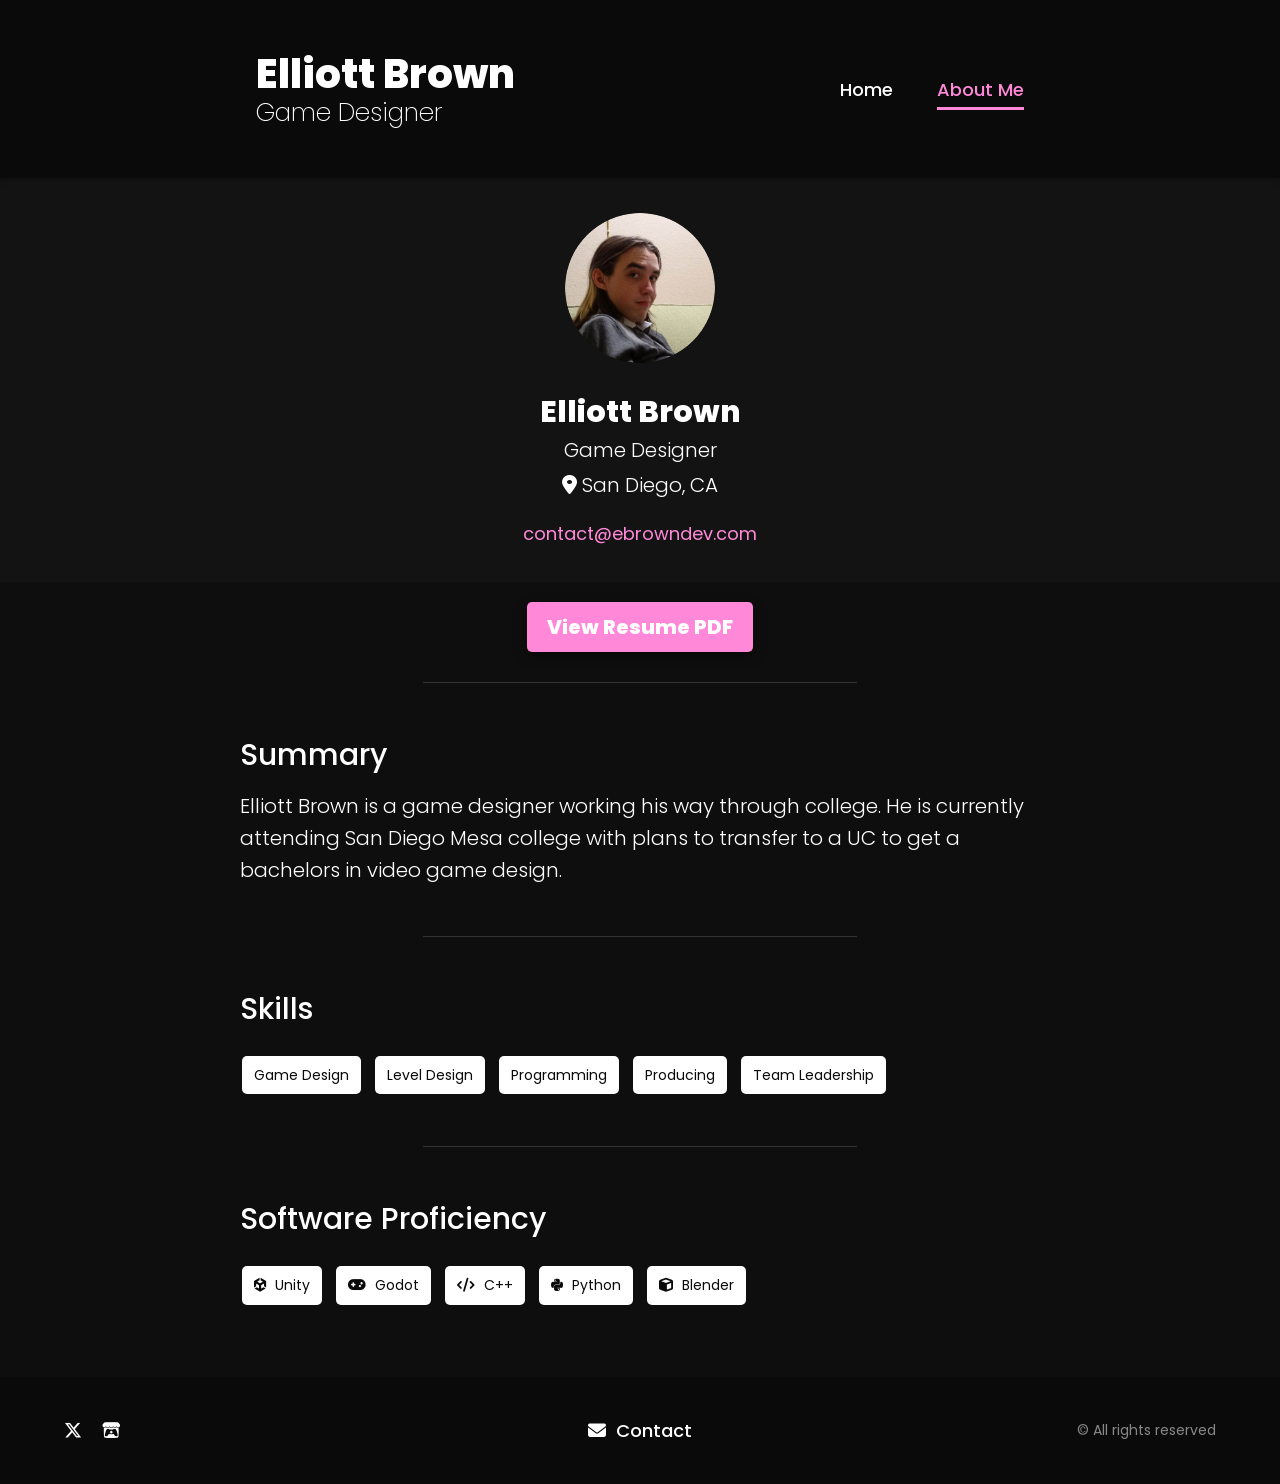
==== aboutme/index.html @ 8414e18e "refactoring, addition of socials" ====
<!DOCTYPE html>
<html lang="en">

<head>
    <meta charset="UTF-8">
    <meta name="viewport" content="width=device-width, initial-scale=1.0">
    <link href="https://cdnjs.cloudflare.com/ajax/libs/font-awesome/6.5.0/css/all.min.css" rel="stylesheet">
    <link rel="stylesheet" href="../style.css">
    <link rel="icon" href="../favicon.png" type="image/png">
    <title>Elliott Brown - About Me</title>
</head>

<body>
    <header>
        <div class="name-container">
            <a href="/" class="name">Elliott Brown</a>
            <div class="title">Game Designer</div>
        </div>
        <nav>
            <a href="/">Home</a>
            <a href="/aboutme/" class="active">About Me</a>
        </nav>
    </header>

    <main>
        <section class="resume-about">
            <div class="profile">
                <img src="../profile.png" alt="Profile Picture of Elliott Brown" class="profile-pic">
                <h1 class="profile-name">Elliott Brown</h1>
                <p class="profile-title">Game Designer</p>
                <p class="profile-location"><i class="fa-solid fa-location-dot"></i> San Diego, CA</p>
                <a href="mailto:contact@ebrowndev.com" class="profile-email">contact@ebrowndev.com</a>
            </div>
        </section>

        <section class="resume-content">
            <div class="resume-download">
                <a class="resume-button" href="../Elliott_Brown_Resume.pdf" target="_blank">View Resume PDF</a>
            </div>
            
            <div class="divider"></div>

            <div class="resume-section">
                <h2>Summary</h2>
                <p>Elliott Brown is a game designer working his way through college. He is currently attending San Diego Mesa college with plans to transfer to a UC to get a bachelors in video game design.</p>
            </div>
            
            <div class="divider"></div>

            <div class="resume-section">
                <h2>Skills</h2>
                <div class="skills">
                    <span>Game Design</span>
                    <span>Level Design</span>
                    <span>Programming</span>
                    <span>Producing</span>
                    <span>Team Leadership</span>
                </div>
            </div>

            <div class="divider"></div>

            <div class="resume-section">
                <h2>Software Proficiency</h2>
                <div class="skills">
                    <span><i class="fa-brands fa-unity"></i> Unity</span>
                    <span><i class="fa-solid fa-gamepad"></i> Godot</span>
                    <span><i class="fa-solid fa-code"></i> C++</span>
                    <span><i class="fa-brands fa-python"></i> Python</span>
                    <span><i class="fa-solid fa-cube"></i> Blender</span>
                </div>
            </div>
        </section>
    </main>
    
    <footer class="footer">
        <div class="footer-content">
            <div class="footer-links-left">
                <a href="https://x.com/ebrowndev" class="footer-link" target="_blank" rel="noopener noreferrer">
                    <i class="fa-brands fa-x-twitter"></i>
                </a>
                <a href="https://ebrowndev.itch.io" class="footer-link" target="_blank" rel="noopener noreferrer">
                    <i class="fa-brands fa-itch-io"></i>
                </a>
            </div>
            <div class="footer-link-center">
                <a href="mailto:contact@ebrowndev.com" class="footer-link">
                    <i class="fa-solid fa-envelope"></i> Contact
                </a>
            </div>
            <div class="footer-copyright">© All rights reserved</div>
        </div>
    </footer>
</body>

</html>
---- style.css ----
@import url('https://fonts.googleapis.com/css2?family=Poppins:wght@100;200;300;400;500;600;800&display=swap');

:root {
    /* Colors */
    --color-primary: #ff88d9;
    --color-primary-hover: #cb6cad;
    --color-background-dark: #0a0a0a;
    --color-background-medium: #0e0e0e;
    --color-background-light: #131313;
    --color-text-light: #ffffff;
    --color-text-medium: #888888;
    --color-text-dark: #0a0a0a; /* For light backgrounds like skill tags */
    --color-divider: #555555;

    /* Typography */
    --font-family-default: 'Poppins', sans-serif;
    --font-weight-light: 200;
    --font-weight-regular: 300;
    --font-weight-medium: 400;
    --font-weight-semibold: 500;
    --font-weight-bold: 600;
    --font-weight-extrabold: 800;

    /* Font Sizes (based on 62.5% html font-size -> 1rem = 10px) */
    --fs-base: 1.6rem; /* Default body text size */
    --fs-xs: 1.4rem;   /* Skill tags, footer copyright */
    --fs-sm: 1.8rem;   /* Nav links, profile email */
    --fs-md: 2rem;     /* Profile title/location, resume summary/skills, button */
    --fs-lg: 2.5rem;   /* Header title */
    --fs-xl: 3rem;     /* Project overlay, profile name */
    --fs-xxl: 4rem;    /* Header name */

    /* Spacing */
    --space-xxs: 0.2rem;
    --space-xs: 0.5rem;
    --space-sm: 0.8rem;
    --space-md: 1rem;
    --space-lg: 1.2rem;
    --space-xl: 1.5rem;
    --space-xxl: 2rem;
    --space-xxxl: 2.5rem;
    --space-xxxxl: 3rem; /* Divider margin */
    --space-xxxxxl: 3.5rem; /* resume-about margin */
    --space-xxxxxxl: 4rem; /* Nav margin, footer padding */
    --space-huge: 5rem; /* Header padding, resume section margin */


    /* Borders and Shadows */
    --border-radius-sm: 0.5rem;
    --border-radius-md: 10px;
    --shadow-default: 0 4px 12px rgba(0, 0, 0, 0.5);
    --header-shadow: 0 2px 5px rgba(0, 0, 0, 0.3);

    /* Transitions */
    --transition-fast: 0.3s ease;
    --transition-medium: 0.5s ease;
}

/* Global Reset & Base Styles */
* {
    margin: 0;
    padding: 0;
    box-sizing: border-box;
    text-decoration: none;
    border: none;
    outline: none;
    font-family: var(--font-family-default);
}

html {
    font-size: 62.5%; /* 1rem = 10px */
    scroll-behavior: smooth;
}

body {
    width: 100%;
    min-height: 100vh;
    background-color: var(--color-background-light);
    color: var(--color-text-light);
    overflow-x: hidden;
    font-size: var(--fs-base); /* Default font size for body */
}

/* Header */
header {
    top: 0;
    left: 0;
    width: 100%;
    padding: var(--space-huge) 20%; /* Consider fixed padding or max-width container */
    background-color: var(--color-background-dark);
    box-shadow: var(--header-shadow);
    display: flex;
    justify-content: space-between;
    align-items: center;
    z-index: 100;
}

.name-container {
    display: flex;
    flex-direction: column;
    line-height: 1.2;
}

.name {
    font-size: var(--fs-xxl);
    color: var(--color-text-light);
    font-weight: var(--font-weight-extrabold);
    cursor: pointer;
    transition: color var(--transition-medium);
}

.name:hover {
    color: var(--color-primary);
}

.title {
    font-size: var(--fs-lg);
    font-weight: var(--font-weight-light);
    color: var(--color-text-light);
    pointer-events: none;
}

nav a {
    font-size: var(--fs-sm);
    color: var(--color-text-light);
    margin-left: var(--space-xxxxxxl);
    font-weight: var(--font-weight-semibold);
    transition: color var(--transition-fast), border-bottom-color var(--transition-fast);
    border-bottom: 3px solid transparent;
    padding-bottom: var(--space-xs);
}

nav a:hover,
nav a.active {
    color: var(--color-primary);
    border-bottom-color: var(--color-primary);
}

/* Projects Section */
.projects {
    display: grid;
    grid-template-columns: repeat(auto-fit, minmax(250px, 1fr));
    gap: var(--space-xl);
    padding: var(--space-xxl);
    max-width: 3000px; /* This is very large, ensure it's intended */
    margin: 0 auto;
}

@media (min-width: 1250px) {
    .projects {
        grid-template-columns: repeat(5, 1fr);
    }
}

.project-box {
    position: relative;
    overflow: hidden;
    border-radius: var(--border-radius-md);
    cursor: pointer;
    box-shadow: var(--shadow-default);
}

.project-box img {
    width: 100%;
    height: 100%;
    object-fit: cover;
    display: block;
    transition: transform var(--transition-fast);
}

.project-box:hover img {
    transform: scale(1.05);
}

.overlay {
    position: absolute;
    top: 0;
    left: 0;
    width: 100%;
    height: 100%;
    background: rgba(0, 0, 0, 0.7);
    color: var(--color-text-light);
    display: flex;
    align-items: flex-end;
    justify-content: left; /* text-align: left is on the text itself */
    font-size: var(--fs-xl);
    font-weight: var(--font-weight-bold);
    text-align: left;
    opacity: 0;
    padding: var(--space-md) var(--space-xxxl);
    transition: opacity var(--transition-fast);
}

.project-box:hover .overlay {
    opacity: 1;
}

/* Resume/About Me Page Specifics */
.resume-about {
    margin: var(--space-xxxxxl) auto;
    text-align: center;
}

.profile {
    margin-bottom: var(--space-xxl);
}

.profile-pic {
    width: 150px;
    height: 150px;
    border-radius: 50%; /* Assuming it's a circular profile picture */
    object-fit: cover;
    margin-bottom: var(--space-md);
}

.profile-name {
    font-size: var(--fs-xl);
    padding: var(--space-md) 0 0 0;
    font-weight: var(--font-weight-extrabold);
    color: var(--color-text-light);
}

.profile-title {
    font-size: var(--fs-md);
    font-weight: var(--font-weight-regular);
    color: var(--color-text-light);
}

.profile-location {
    font-size: var(--fs-md);
    padding: var(--space-xs) 0 var(--space-xxl) 0;
    font-weight: var(--font-weight-regular);
    color: var(--color-text-light);
}

.profile-email {
    font-size: var(--fs-sm);
    color: var(--color-primary);
    word-break: break-all; /* Prevents overflow on small screens */
}

.profile-email:hover {
    text-decoration: underline;
}

.resume-content {
    padding: var(--space-xxl);
    background-color: var(--color-background-medium);
}

/* Common styles for resume text sections */
.resume-section {
    margin: var(--space-huge) auto;
    max-width: 80rem; /* Max width for readability */
    width: 90%; /* Responsive width */
    color: var(--color-text-light);
}

.resume-section h2 {
    font-size: var(--fs-xl); /* Or another suitable size */
    font-weight: var(--font-weight-semibold);
    margin-bottom: var(--space-lg);
    color: var(--color-text-light); /* Explicitly set if different from section text */
}

.resume-section p, .resume-section .skills {
    font-size: var(--fs-md); /* Or var(--fs-base) */
    font-weight: var(--font-weight-regular);
    line-height: 1.6;
}


.skills {
    display: flex;
    gap: var(--space-md);
    justify-content: left;
    flex-wrap: wrap;
    padding-top: var(--space-md);
}

.skills span {
    background-color: var(--color-text-light);
    color: var(--color-text-dark);
    padding: var(--space-sm) var(--space-lg);
    border-radius: var(--border-radius-sm);
    font-weight: var(--font-weight-medium);
    font-size: var(--fs-xs);
    margin: var(--space-xxs);
}

.skills span i {
    margin-right: var(--space-xs);
}

.resume-download {
    text-align: center;
    margin-bottom: var(--space-xxxxl); /* Add some space before the first divider */
}

.resume-button {
    display: inline-block;
    padding: var(--space-md) var(--space-xxl);
    background-color: var(--color-primary);
    color: var(--color-text-light);
    border-radius: var(--border-radius-sm);
    font-weight: var(--font-weight-extrabold);
    font-size: var(--fs-md);
    box-shadow: var(--shadow-default);
    transition: background-color var(--transition-fast);
}

.resume-button:hover {
    background-color: var(--color-primary-hover);
}

/* Divider */
.divider {
    width: 35%;
    min-width: 200px; /* Ensure it's visible on small screens */
    height: 1px;
    background-color: var(--color-divider);
    margin: var(--space-xxxxl) auto;
    opacity: 0.5;
}

/* Footer */
.footer {
    width: 100%;
    background-color: var(--color-background-dark);
    color: var(--color-text-light);
    padding: var(--space-xxxxxxl) var(--footer-padding-h, 5%);
    z-index: 1000;
}

.footer-content {
    display: flex;           /* Default for small screens: flex column */
    flex-direction: column;
    align-items: center;     /* Center items when stacked */
    gap: var(--space-lg);    /* Gap between stacked items */
}

.footer-links-left,
.footer-link-center {
    display: flex;
    flex-wrap: wrap;         /* Allow links within these groups to wrap */
    justify-content: center; /* Center their content by default (for stacking) */
    align-items: center;
    gap: var(--space-xl);    /* Gap between individual links if they are side-by-side in their group */
}

.footer-copyright {
    font-size: var(--fs-xs);
    color: var(--color-text-medium);
    text-align: center;     /* Center text for stacked layout */
}

.footer-link {
    font-size: var(--fs-sm);
    text-decoration: none;
    font-weight: var(--font-weight-semibold);
    color: var(--color-text-light);
    transition: color var(--transition-fast);
}

.footer-link:hover {
    color: var(--color-primary);
}

.footer-link i {
    margin-right: var(--space-xs);
}

/* Larger screens: True centering for Contact link using CSS Grid */
@media (min-width: 768px) {
    .footer-content {
        display: grid;
        grid-template-columns: 1fr auto 1fr; /* Left col, Center col (auto-width), Right col */
        align-items: center;                 /* Vertically align items in their grid cells */
        gap: var(--space-xl);                /* Gap between the grid columns */
        width: 100%;                         /* Ensure footer content spans full width */
    }

    .footer-links-left {
        justify-self: start;                 /* Align this entire group to the start of its grid cell */
        justify-content: flex-start;         /* Align links within this group to their left */
    }

    .footer-link-center {
        justify-self: center;                /* Align this entire group to the center of its grid cell */
        /* Its internal content (the contact link) is already centered by its own flex properties */
    }

    .footer-copyright {
        justify-self: end;                   /* Align this entire group to the end of its grid cell */
        text-align: right;                   /* Align text within the copyright to the right */
    }
}
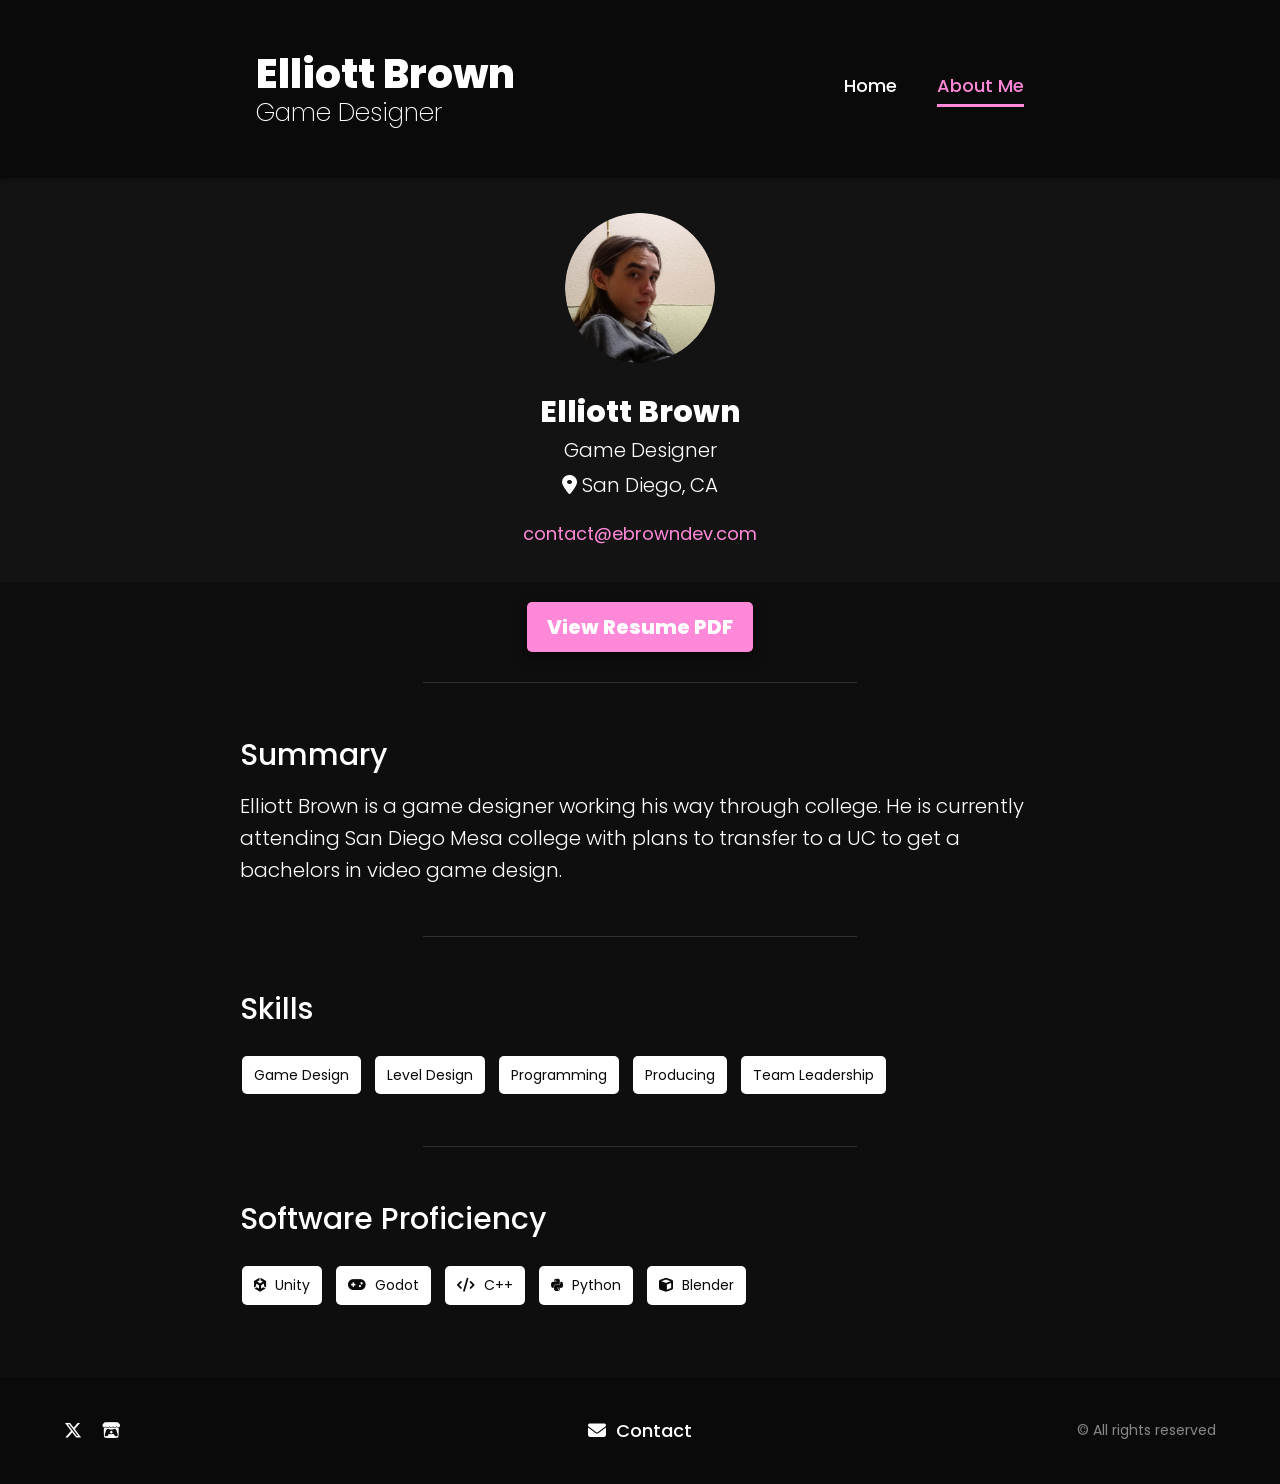
==== commit d4af5084: "mobile functionality hopefully" ====
--- a/aboutme/index.html
+++ b/aboutme/index.html
@@ -16,9 +16,14 @@
             <a href="/" class="name">Elliott Brown</a>
             <div class="title">Game Designer</div>
         </div>
-        <nav>
-            <a href="/">Home</a>
-            <a href="/aboutme/" class="active">About Me</a>
+        <nav class="main-nav">
+            <button class="nav-toggle" aria-label="Toggle navigation" aria-expanded="false" aria-controls="navLinksList">
+                <i class="fa-solid fa-bars"></i>
+            </button>
+            <ul class="nav-links" id="navLinksList">
+                <li><a href="/" class="nav-link">Home</a></li>
+                <li><a href="/aboutme/" class="nav-link active">About Me</a></li>
+            </ul>
         </nav>
     </header>
 
@@ -91,6 +96,6 @@
             <div class="footer-copyright">© All rights reserved</div>
         </div>
     </footer>
+    <script src="../../script.js"></script>
 </body>
-
 </html>
--- a/style.css
+++ b/style.css
@@ -70,6 +70,7 @@
 html {
     font-size: 62.5%; /* 1rem = 10px */
     scroll-behavior: smooth;
+    overflow-y: scroll; /* Prevents layout shift from scrollbar appearing/disappearing */
 }
 
 body {
@@ -86,7 +87,7 @@
     top: 0;
     left: 0;
     width: 100%;
-    padding: var(--space-huge) 20%; /* Consider fixed padding or max-width container */
+    padding: var(--space-huge) 20%;
     background-color: var(--color-background-dark);
     box-shadow: var(--header-shadow);
     display: flex;
@@ -118,22 +119,6 @@
     font-weight: var(--font-weight-light);
     color: var(--color-text-light);
     pointer-events: none;
-}
-
-nav a {
-    font-size: var(--fs-sm);
-    color: var(--color-text-light);
-    margin-left: var(--space-xxxxxxl);
-    font-weight: var(--font-weight-semibold);
-    transition: color var(--transition-fast), border-bottom-color var(--transition-fast);
-    border-bottom: 3px solid transparent;
-    padding-bottom: var(--space-xs);
-}
-
-nav a:hover,
-nav a.active {
-    color: var(--color-primary);
-    border-bottom-color: var(--color-primary);
 }
 
 /* Projects Section */
@@ -142,7 +127,7 @@
     grid-template-columns: repeat(auto-fit, minmax(250px, 1fr));
     gap: var(--space-xl);
     padding: var(--space-xxl);
-    max-width: 3000px; /* This is very large, ensure it's intended */
+    max-width: 3000px;
     margin: 0 auto;
 }
 
@@ -182,7 +167,7 @@
     color: var(--color-text-light);
     display: flex;
     align-items: flex-end;
-    justify-content: left; /* text-align: left is on the text itself */
+    justify-content: left;
     font-size: var(--fs-xl);
     font-weight: var(--font-weight-bold);
     text-align: left;
@@ -208,7 +193,7 @@
 .profile-pic {
     width: 150px;
     height: 150px;
-    border-radius: 50%; /* Assuming it's a circular profile picture */
+    border-radius: 50%;
     object-fit: cover;
     margin-bottom: var(--space-md);
 }
@@ -236,7 +221,7 @@
 .profile-email {
     font-size: var(--fs-sm);
     color: var(--color-primary);
-    word-break: break-all; /* Prevents overflow on small screens */
+    word-break: break-all;
 }
 
 .profile-email:hover {
@@ -248,23 +233,22 @@
     background-color: var(--color-background-medium);
 }
 
-/* Common styles for resume text sections */
 .resume-section {
     margin: var(--space-huge) auto;
-    max-width: 80rem; /* Max width for readability */
-    width: 90%; /* Responsive width */
+    max-width: 80rem;
+    width: 90%;
     color: var(--color-text-light);
 }
 
 .resume-section h2 {
-    font-size: var(--fs-xl); /* Or another suitable size */
+    font-size: var(--fs-xl);
     font-weight: var(--font-weight-semibold);
     margin-bottom: var(--space-lg);
-    color: var(--color-text-light); /* Explicitly set if different from section text */
+    color: var(--color-text-light);
 }
 
 .resume-section p, .resume-section .skills {
-    font-size: var(--fs-md); /* Or var(--fs-base) */
+    font-size: var(--fs-md);
     font-weight: var(--font-weight-regular);
     line-height: 1.6;
 }
@@ -294,7 +278,7 @@
 
 .resume-download {
     text-align: center;
-    margin-bottom: var(--space-xxxxl); /* Add some space before the first divider */
+    margin-bottom: var(--space-xxxxl);
 }
 
 .resume-button {
@@ -316,7 +300,7 @@
 /* Divider */
 .divider {
     width: 35%;
-    min-width: 200px; /* Ensure it's visible on small screens */
+    min-width: 200px;
     height: 1px;
     background-color: var(--color-divider);
     margin: var(--space-xxxxl) auto;
@@ -333,25 +317,25 @@
 }
 
 .footer-content {
-    display: flex;           /* Default for small screens: flex column */
+    display: flex;
     flex-direction: column;
-    align-items: center;     /* Center items when stacked */
-    gap: var(--space-lg);    /* Gap between stacked items */
+    align-items: center;
+    gap: var(--space-lg);
 }
 
 .footer-links-left,
 .footer-link-center {
     display: flex;
-    flex-wrap: wrap;         /* Allow links within these groups to wrap */
-    justify-content: center; /* Center their content by default (for stacking) */
+    flex-wrap: wrap;
+    justify-content: center;
     align-items: center;
-    gap: var(--space-xl);    /* Gap between individual links if they are side-by-side in their group */
+    gap: var(--space-xl);
 }
 
 .footer-copyright {
     font-size: var(--fs-xs);
     color: var(--color-text-medium);
-    text-align: center;     /* Center text for stacked layout */
+    text-align: center;
 }
 
 .footer-link {
@@ -374,24 +358,300 @@
 @media (min-width: 768px) {
     .footer-content {
         display: grid;
-        grid-template-columns: 1fr auto 1fr; /* Left col, Center col (auto-width), Right col */
-        align-items: center;                 /* Vertically align items in their grid cells */
-        gap: var(--space-xl);                /* Gap between the grid columns */
-        width: 100%;                         /* Ensure footer content spans full width */
+        grid-template-columns: 1fr auto 1fr;
+        align-items: center;
+        gap: var(--space-xl);
+        width: 100%;
     }
 
     .footer-links-left {
-        justify-self: start;                 /* Align this entire group to the start of its grid cell */
-        justify-content: flex-start;         /* Align links within this group to their left */
+        justify-self: start;
+        justify-content: flex-start;
     }
 
     .footer-link-center {
-        justify-self: center;                /* Align this entire group to the center of its grid cell */
-        /* Its internal content (the contact link) is already centered by its own flex properties */
+        justify-self: center;
     }
 
     .footer-copyright {
-        justify-self: end;                   /* Align this entire group to the end of its grid cell */
-        text-align: right;                   /* Align text within the copyright to the right */
-    }
-}+        justify-self: end;
+        text-align: right;
+    }
+}
+
+/* ========================================= */
+/* == Responsive Navigation Menu Styles   == */
+/* ========================================= */
+
+.main-nav {
+    position: relative;
+}
+
+.nav-toggle {
+    background: none;
+    border: none;
+    color: var(--color-text-light);
+    font-size: var(--fs-lg);
+    cursor: pointer;
+    padding: 0.5rem;
+    display: none;
+    z-index: 1100;
+}
+
+.nav-links {
+    list-style: none;
+    padding: 0;
+    margin: 0;
+    display: flex; /* Set to flex by default for desktop */
+}
+
+.nav-links .nav-link {
+    /* Base styles for all links, desktop first */
+    font-family: var(--font-family-default); /* Explicitly set font to fix inheritance issue */
+    display: inline-block;
+    color: var(--color-text-light);
+    font-size: var(--fs-sm);
+    font-weight: var(--font-weight-semibold);
+    text-decoration: none;
+    background-color: transparent;
+    padding: 0;
+    padding-bottom: var(--space-xs);
+    border-width: 0px;
+    border-style: solid;
+    border-color: transparent;
+    border-bottom-width: 3px;
+    transition: color var(--transition-fast), border-bottom-color var(--transition-fast);
+}
+
+.nav-links li:not(:first-child) {
+     margin-left: var(--space-xxxxxxl);
+}
+
+.nav-links .nav-link:hover,
+.nav-links .nav-link.active {
+    color: var(--color-primary);
+    border-bottom-color: var(--color-primary);
+    background-color: transparent;
+}
+
+
+/* ================================== */
+/* == Project Detail Page Styles   == */
+/* ================================== */
+
+.project-detail-page {
+    max-width: 1100px;
+    margin: 0 auto;
+    padding: var(--space-huge) var(--space-xl);
+}
+
+.back-to-gallery {
+    display: flex;
+    justify-content: flex-start;
+    margin-bottom: var(--space-xl);
+}
+
+.back-link {
+    color: var(--color-text-medium);
+    font-size: var(--fs-base);
+    font-weight: var(--font-weight-medium);
+    text-decoration: none;
+    transition: color var(--transition-fast);
+}
+
+.back-link:hover {
+    color: var(--color-primary);
+}
+
+.back-link i {
+    margin-right: var(--space-sm);
+}
+
+.project-detail-page h1 {
+    font-size: var(--fs-xxl);
+    color: var(--color-primary);
+    text-align: center;
+    margin-bottom: var(--space-xxxxl);
+}
+
+.project-hero img {
+    width: 100%;
+    border-radius: var(--border-radius-sm);
+    box-shadow: var(--shadow-default);
+    margin-bottom: var(--space-huge);
+}
+
+.project-info {
+    display: grid;
+    grid-template-columns: 2fr 1fr;
+    gap: var(--space-huge);
+    margin-bottom: var(--space-huge);
+    align-items: start;
+}
+
+.project-summary h2, .project-gallery h2 {
+    font-size: var(--fs-xl);
+    margin-bottom: var(--space-lg);
+    border-bottom: 2px solid var(--color-primary);
+    padding-bottom: var(--space-sm);
+    display: inline-block;
+}
+
+.project-summary p {
+    font-size: var(--fs-base);
+    line-height: 1.7;
+    margin-bottom: var(--space-xxxxl);
+}
+
+.project-meta {
+    background-color: var(--color-background-medium);
+    padding: var(--space-xl);
+    border-radius: var(--border-radius-sm);
+}
+
+.project-meta h3 {
+    font-size: var(--fs-md);
+    font-weight: var(--font-weight-semibold);
+    margin-bottom: var(--space-sm);
+}
+
+.project-meta p {
+    font-size: var(--fs-base);
+    margin-bottom: var(--space-xxl);
+}
+
+.project-meta .skills {
+    justify-content: flex-start;
+}
+
+.project-actions {
+    display: flex;
+    gap: var(--space-lg);
+}
+
+.gallery-grid {
+    display: grid;
+    grid-template-columns: repeat(auto-fit, minmax(250px, 1fr));
+    gap: var(--space-lg);
+}
+
+.gallery-grid img {
+    width: 100%;
+    border-radius: var(--border-radius-sm);
+    transition: transform 0.3s ease, box-shadow 0.3s ease;
+}
+
+.gallery-grid img:hover {
+    transform: scale(1.05);
+    box-shadow: var(--shadow-default);
+}
+
+
+/* ========================================= */
+/* == Mobile & Responsive Styles        == */
+/* ========================================= */
+@media (max-width: 767px) {
+    /* --- General Mobile Spacing & Typography --- */
+    header {
+        padding: var(--space-xl) 5%; /* Reduce header padding */
+    }
+
+    .name {
+        font-size: 3.2rem; /* Reduce header name size */
+    }
+
+    .title {
+        font-size: 2rem; /* Reduce header title size */
+    }
+
+    .projects {
+        padding: var(--space-lg); /* Reduce padding around project grid */
+    }
+    
+    .resume-about {
+        margin-top: var(--space-xxl);
+        margin-bottom: var(--space-xxl);
+    }
+    
+    .resume-section {
+        margin: var(--space-xxxl) auto;
+    }
+
+    .footer {
+        padding: var(--space-xxxl) 5%;
+    }
+
+    /* --- Navigation Menu --- */
+    .nav-toggle {
+        display: block; /* Show hamburger on mobile */
+    }
+    
+    .main-nav .nav-links {
+        display: none; /* Hide link list by default */
+        position: absolute;
+        flex-direction: column; /* Stack links vertically */
+        top: calc(100% + 10px);
+        right: 0;
+        background-color: var(--color-background-dark);
+        border: 1px solid var(--color-divider);
+        border-radius: var(--border-radius-sm);
+        box-shadow: var(--shadow-default);
+        min-width: 200px;
+        z-index: 1090;
+    }
+
+    .main-nav .nav-links.nav-open {
+        display: flex; /* Show the dropdown menu */
+    }
+
+    .main-nav .nav-links li {
+        margin-left: 0; /* Remove desktop margin */
+        width: 100%;
+    }
+
+    .main-nav .nav-links .nav-link {
+        display: block;
+        width: 100%;
+        padding: var(--space-md) var(--space-lg);
+        text-align: left;
+        border-bottom: 1px solid var(--color-divider);
+    }
+    
+    .main-nav .nav-links li:last-child .nav-link {
+        border-bottom: none;
+    }
+
+    .main-nav .nav-links .nav-link:hover,
+    .main-nav .nav-links .nav-link.active {
+        background-color: var(--color-background-medium);
+        border-bottom-color: var(--color-divider); /* Maintain border color on hover/active */
+    }
+
+
+    /* --- Project Detail Page --- */
+    .project-detail-page {
+        padding: var(--space-xxl) var(--space-lg);
+    }
+
+    .project-detail-page h1 {
+        font-size: var(--fs-xl);
+    }
+
+    .project-info {
+        grid-template-columns: 1fr; /* Stack columns on mobile */
+        gap: var(--space-xxxl);
+    }
+
+    .project-summary h2, .project-gallery h2 {
+        font-size: 2.6rem; /* Slightly smaller section titles */
+    }
+
+    .project-actions {
+        flex-direction: column; /* Stack action buttons */
+        align-items: stretch; /* Make buttons full width of container */
+    }
+
+    .project-actions .resume-button {
+        text-align: center; /* Center text in buttons */
+    }
+}
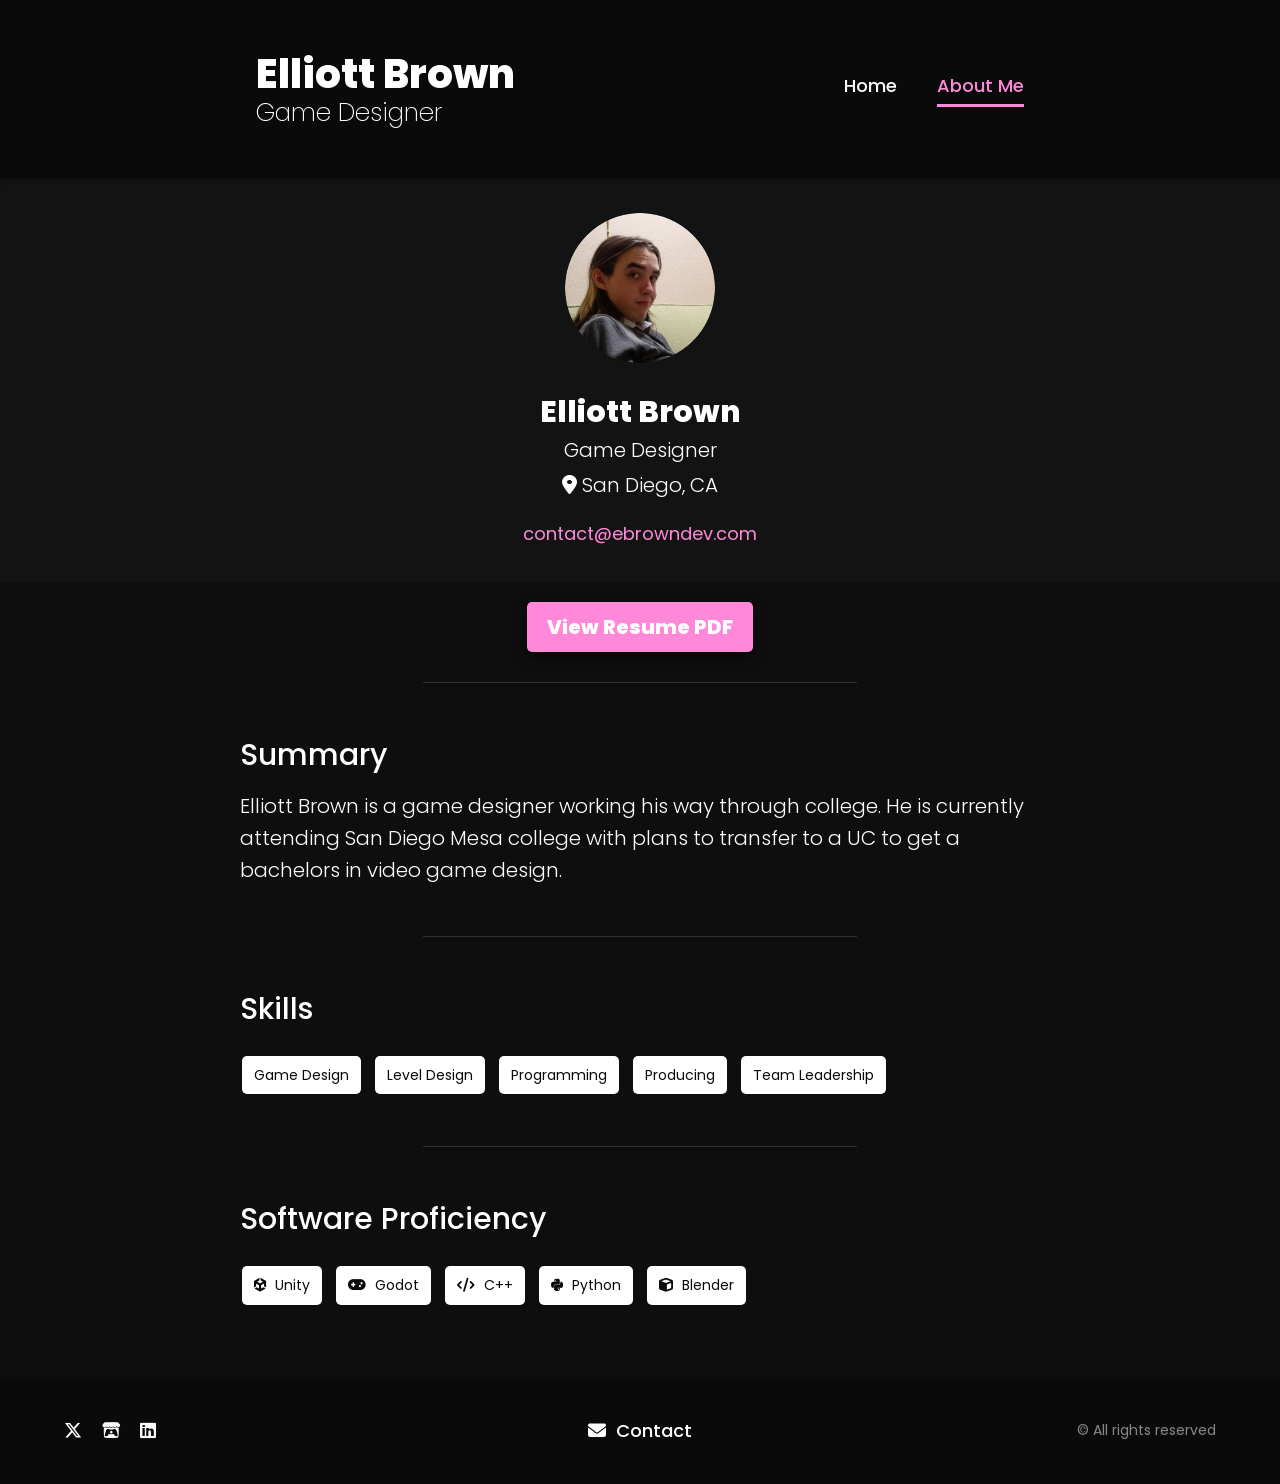
==== commit 25678e74: "spookymaze icons" ====
--- a/aboutme/index.html
+++ b/aboutme/index.html
@@ -30,7 +30,7 @@
     <main>
         <section class="resume-about">
             <div class="profile">
-                <img src="../profile.png" alt="Profile Picture of Elliott Brown" class="profile-pic">
+                <img src="../images/profile.png" alt="Profile Picture of Elliott Brown" class="profile-pic">
                 <h1 class="profile-name">Elliott Brown</h1>
                 <p class="profile-title">Game Designer</p>
                 <p class="profile-location"><i class="fa-solid fa-location-dot"></i> San Diego, CA</p>
@@ -87,6 +87,9 @@
                 <a href="https://ebrowndev.itch.io" class="footer-link" target="_blank" rel="noopener noreferrer">
                     <i class="fa-brands fa-itch-io"></i>
                 </a>
+                <a href="https://www.linkedin.com/in/ebrowndev" class="footer-link" target="_blank" rel="noopener noreferrer">
+                    <i class="fa-brands fa-linkedin"></i>
+                </a>
             </div>
             <div class="footer-link-center">
                 <a href="mailto:contact@ebrowndev.com" class="footer-link">
--- a/style.css
+++ b/style.css
@@ -80,6 +80,13 @@
     color: var(--color-text-light);
     overflow-x: hidden;
     font-size: var(--fs-base); /* Default font size for body */
+    display: flex; /* ADDED: Use flexbox for the body */
+    flex-direction: column; /* ADDED: Stack children vertically */
+}
+
+/* ADDED: This makes the main content area grow to fill available space */
+main {
+    flex: 1 0 auto; /* Grow to fill space, don't shrink, basis is auto */
 }
 
 /* Header */
@@ -407,7 +414,7 @@
 
 .nav-links .nav-link {
     /* Base styles for all links, desktop first */
-    font-family: var(--font-family-default); /* Explicitly set font to fix inheritance issue */
+    font-family: var(--font-family-default);
     display: inline-block;
     color: var(--color-text-light);
     font-size: var(--fs-sm);
@@ -539,6 +546,7 @@
     width: 100%;
     border-radius: var(--border-radius-sm);
     transition: transform 0.3s ease, box-shadow 0.3s ease;
+    cursor: pointer;
 }
 
 .gallery-grid img:hover {
@@ -655,3 +663,81 @@
         text-align: center; /* Center text in buttons */
     }
 }
+
+/* ========================================= */
+/* == Lightbox Gallery Styles           == */
+/* ========================================= */
+
+.lightbox {
+    display: none; /* Hidden by default */
+    position: fixed; /* Stay in place */
+    z-index: 2000; /* Sit on top of everything */
+    left: 0;
+    top: 0;
+    width: 100%;
+    height: 100%;
+    background-color: rgba(0, 0, 0, 0.9); /* Black background with opacity */
+    justify-content: center;
+    align-items: center;
+}
+
+.lightbox.active {
+    display: flex; /* Use flex to center content */
+}
+
+.lightbox-content {
+    max-width: 90%;
+    max-height: 80%;
+    object-fit: contain; /* Ensure image aspect ratio is maintained */
+    animation: lightbox-zoom 0.5s ease;
+}
+
+@keyframes lightbox-zoom {
+    from { transform: scale(0.8); opacity: 0; }
+    to { transform: scale(1); opacity: 1; }
+}
+
+.lightbox-close {
+    position: absolute;
+    top: 2rem;
+    right: 3rem;
+    color: #fff;
+    font-size: 4rem;
+    font-weight: bold;
+    cursor: pointer;
+    transition: color 0.3s ease;
+}
+
+.lightbox-close:hover {
+    color: var(--color-text-medium);
+}
+
+.lightbox-prev,
+.lightbox-next {
+    cursor: pointer;
+    position: absolute;
+    top: 50%;
+    transform: translateY(-50%);
+    width: auto;
+    padding: 1.5rem;
+    color: white;
+    font-weight: bold;
+    font-size: 3rem;
+    transition: background-color 0.3s ease;
+    user-select: none; /* Prevent text selection */
+}
+
+.lightbox-prev {
+    left: 1rem;
+    border-radius: 0 3px 3px 0;
+}
+
+.lightbox-next {
+    right: 1rem;
+    border-radius: 3px 0 0 3px;
+}
+
+.lightbox-prev:hover,
+.lightbox-next:hover {
+    background-color: rgba(255, 255, 255, 0.1);
+}
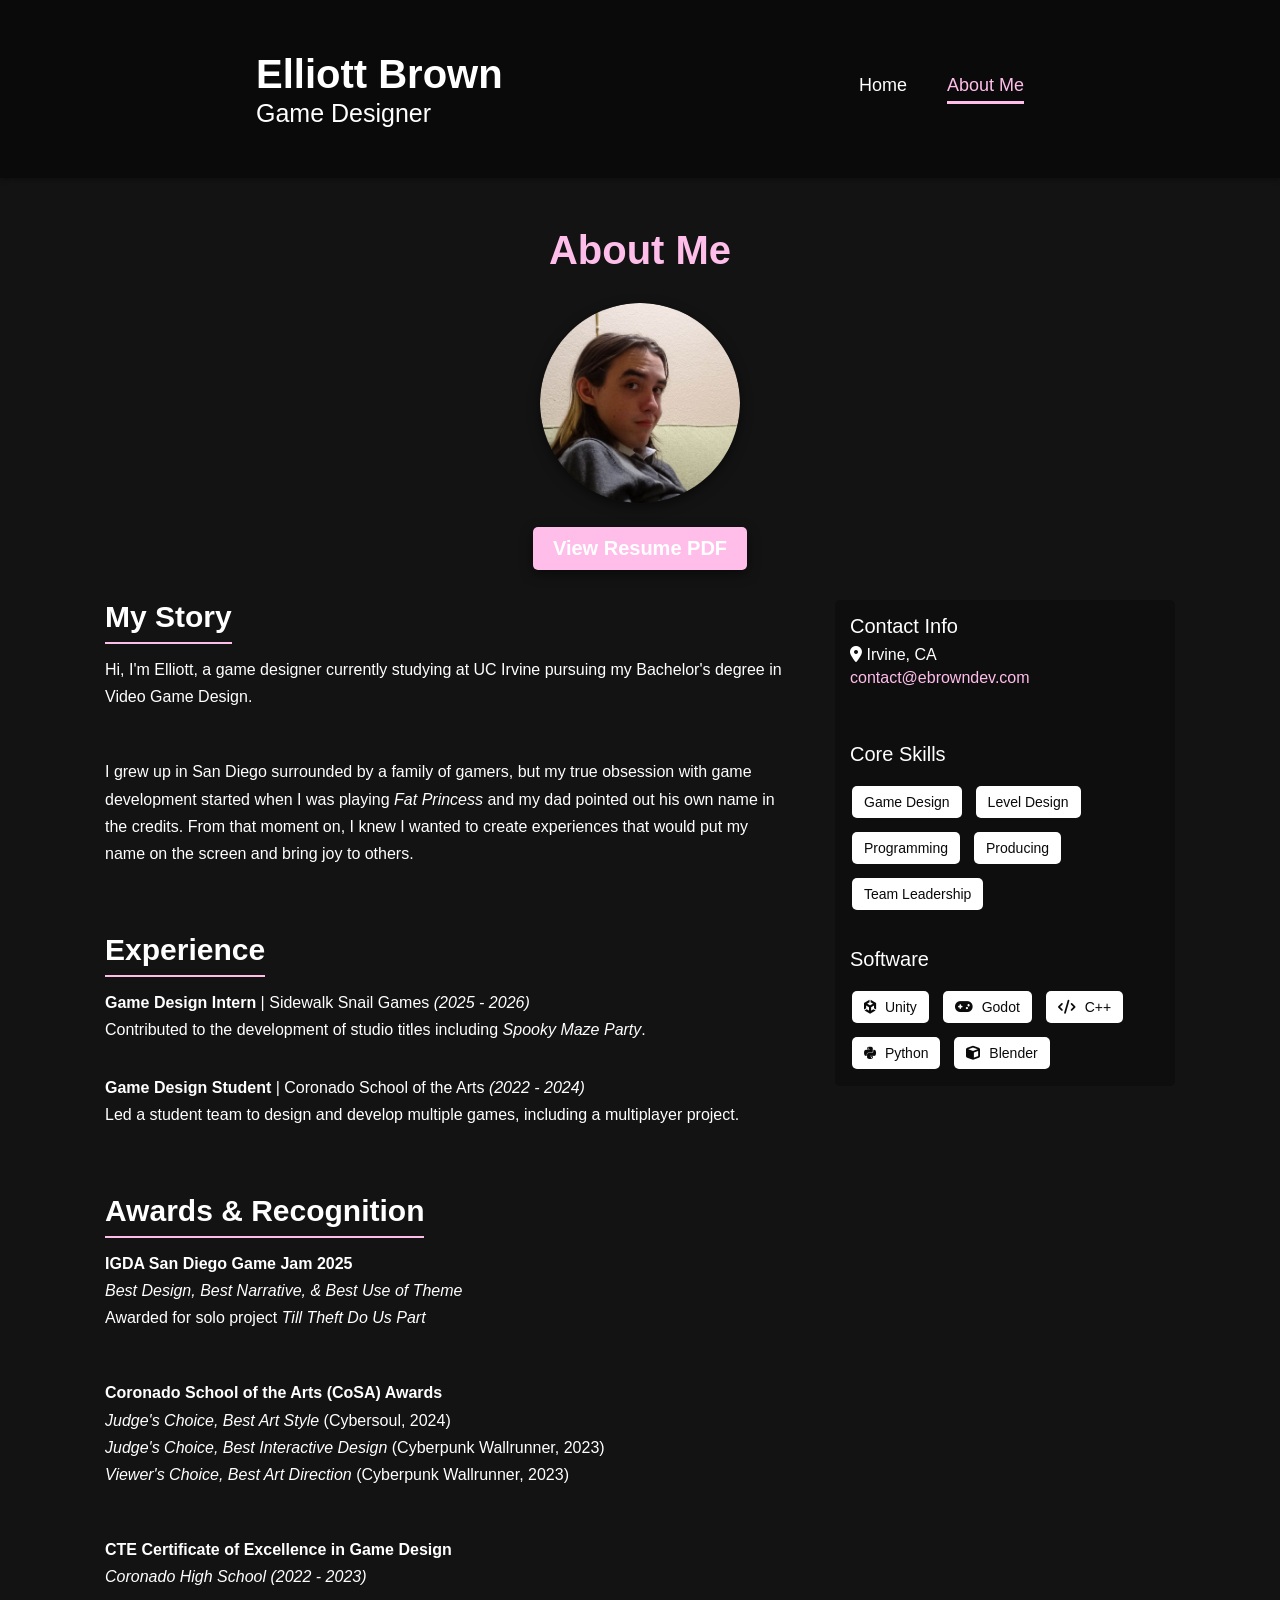
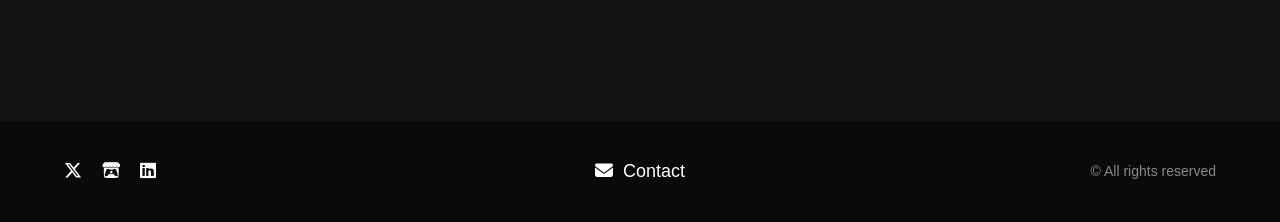
==== commit dc40770b: "code restructure, about me overhaul" ====
--- a/aboutme/index.html
+++ b/aboutme/index.html
@@ -27,33 +27,60 @@
         </nav>
     </header>
 
-    <main>
-        <section class="resume-about">
-            <div class="profile">
-                <img src="../images/profile.png" alt="Profile Picture of Elliott Brown" class="profile-pic">
-                <h1 class="profile-name">Elliott Brown</h1>
-                <p class="profile-title">Game Designer</p>
-                <p class="profile-location"><i class="fa-solid fa-location-dot"></i> San Diego, CA</p>
-                <a href="mailto:contact@ebrowndev.com" class="profile-email">contact@ebrowndev.com</a>
+    <main class="project-detail-page">
+        <h1>About Me</h1>
+
+        <div class="project-hero" style="text-align: center; margin-bottom: 3rem;">
+            <img src="../images/profile.png" alt="Profile Picture of Elliott Brown" style="width: 200px; height: 200px; border-radius: 50%; object-fit: cover; box-shadow: var(--shadow-default); margin-bottom: 2rem;">
+            <br>
+            <a href="../Elliott_Brown_Resume.pdf" class="resume-button" target="_blank">View Resume PDF</a>
+        </div>
+
+        <section class="project-info">
+            <div class="project-summary">
+                <h2>My Story</h2>
+                <p>Hi, I'm Elliott, a game designer currently studying at UC Irvine pursuing my Bachelor's degree in Video Game Design.</p>
+                <br>
+                <p>I grew up in San Diego surrounded by a family of gamers, but my true obsession with game development started when I was playing <em>Fat Princess</em> and my dad pointed out his own name in the credits. From that moment on, I knew I wanted to create experiences that would put my name on the screen and bring joy to others.</p>
+                
+                <br><br>
+
+                <h2>Experience</h2>
+                <p><strong>Game Design Intern</strong> | Sidewalk Snail Games <em>(2025 - 2026)</em><br>
+                Contributed to the development of studio titles including <em>Spooky Maze Party</em>.</p>
+                <p><strong>Game Design Student</strong> | Coronado School of the Arts <em>(2022 - 2024)</em><br>
+                Led a student team to design and develop multiple games, including a multiplayer project.</p>
+                
+                <br><br>
+                
+                <h2>Awards & Recognition</h2>
+                
+                <p><strong>IGDA San Diego Game Jam 2025</strong><br>
+                <em>Best Design, Best Narrative, & Best Use of Theme</em><br>
+                Awarded for solo project <em>Till Theft Do Us Part</em></p>
+                
+                <br>
+                
+                <p><strong>Coronado School of the Arts (CoSA) Awards</strong><br>
+                <em>Judge's Choice, Best Art Style</em> (Cybersoul, 2024)<br>
+                <em>Judge's Choice, Best Interactive Design</em> (Cyberpunk Wallrunner, 2023)<br>
+                <em>Viewer's Choice, Best Art Direction</em> (Cyberpunk Wallrunner, 2023)</p>
+                
+                <br>
+                
+                <p><strong>CTE Certificate of Excellence in Game Design</strong><br>
+                <em>Coronado High School (2022 - 2023)</em></p>
+
             </div>
-        </section>
 
-        <section class="resume-content">
-            <div class="resume-download">
-                <a class="resume-button" href="../Elliott_Brown_Resume.pdf" target="_blank">View Resume PDF</a>
-            </div>
-            
-            <div class="divider"></div>
+            <div class="project-meta">
+                <h3>Contact Info</h3>
+                <p style="margin-bottom: 0.5rem;"><i class="fa-solid fa-location-dot"></i> Irvine, CA</p>
+                <p><a href="mailto:contact@ebrowndev.com" style="color: var(--color-primary); text-decoration: none;">contact@ebrowndev.com</a></p>
 
-            <div class="resume-section">
-                <h2>Summary</h2>
-                <p>Elliott Brown is a game designer working his way through college. He is currently attending San Diego Mesa college with plans to transfer to a UC to get a bachelors in video game design.</p>
-            </div>
-            
-            <div class="divider"></div>
+                <br><br>
 
-            <div class="resume-section">
-                <h2>Skills</h2>
+                <h3>Core Skills</h3>
                 <div class="skills">
                     <span>Game Design</span>
                     <span>Level Design</span>
@@ -61,12 +88,10 @@
                     <span>Producing</span>
                     <span>Team Leadership</span>
                 </div>
-            </div>
 
-            <div class="divider"></div>
+                <br><br>
 
-            <div class="resume-section">
-                <h2>Software Proficiency</h2>
+                <h3>Software</h3>
                 <div class="skills">
                     <span><i class="fa-brands fa-unity"></i> Unity</span>
                     <span><i class="fa-solid fa-gamepad"></i> Godot</span>
--- a/style.css
+++ b/style.css
@@ -1,18 +1,16 @@
-@import url('https://fonts.googleapis.com/css2?family=Poppins:wght@100;200;300;400;500;600;800&display=swap');
+@import url('https://fonts.googleapis.com/css2?family=Ubuntu:ital,wght@0,300;0,400;0,500;0,700;1,300;1,400;1,500;1,700&display=swap');
 
 :root {
-    /* Colors */
-    --color-primary: #ff88d9;
-    --color-primary-hover: #cb6cad;
+    --color-primary: #ffbeea;
+    --color-primary-hover: #ff9fe1;
     --color-background-dark: #0a0a0a;
     --color-background-medium: #0e0e0e;
     --color-background-light: #131313;
     --color-text-light: #ffffff;
     --color-text-medium: #888888;
-    --color-text-dark: #0a0a0a; /* For light backgrounds like skill tags */
+    --color-text-dark: #0a0a0a;
     --color-divider: #555555;
-
-    /* Typography */
+    
     --font-family-default: 'Poppins', sans-serif;
     --font-weight-light: 200;
     --font-weight-regular: 300;
@@ -21,16 +19,14 @@
     --font-weight-bold: 600;
     --font-weight-extrabold: 800;
 
-    /* Font Sizes (based on 62.5% html font-size -> 1rem = 10px) */
-    --fs-base: 1.6rem; /* Default body text size */
-    --fs-xs: 1.4rem;   /* Skill tags, footer copyright */
-    --fs-sm: 1.8rem;   /* Nav links, profile email */
-    --fs-md: 2rem;     /* Profile title/location, resume summary/skills, button */
-    --fs-lg: 2.5rem;   /* Header title */
-    --fs-xl: 3rem;     /* Project overlay, profile name */
-    --fs-xxl: 4rem;    /* Header name */
-
-    /* Spacing */
+    --fs-base: 1.6rem;
+    --fs-xs: 1.4rem;
+    --fs-sm: 1.8rem;
+    --fs-md: 2rem;
+    --fs-lg: 2.5rem;
+    --fs-xl: 3rem;
+    --fs-xxl: 4rem;
+
     --space-xxs: 0.2rem;
     --space-xs: 0.5rem;
     --space-sm: 0.8rem;
@@ -39,24 +35,20 @@
     --space-xl: 1.5rem;
     --space-xxl: 2rem;
     --space-xxxl: 2.5rem;
-    --space-xxxxl: 3rem; /* Divider margin */
-    --space-xxxxxl: 3.5rem; /* resume-about margin */
-    --space-xxxxxxl: 4rem; /* Nav margin, footer padding */
-    --space-huge: 5rem; /* Header padding, resume section margin */
-
-
-    /* Borders and Shadows */
+    --space-xxxxl: 3rem;
+    --space-xxxxxl: 3.5rem;
+    --space-xxxxxxl: 4rem;
+    --space-huge: 5rem;
+
     --border-radius-sm: 0.5rem;
     --border-radius-md: 10px;
     --shadow-default: 0 4px 12px rgba(0, 0, 0, 0.5);
     --header-shadow: 0 2px 5px rgba(0, 0, 0, 0.3);
 
-    /* Transitions */
     --transition-fast: 0.3s ease;
     --transition-medium: 0.5s ease;
 }
 
-/* Global Reset & Base Styles */
 * {
     margin: 0;
     padding: 0;
@@ -68,9 +60,9 @@
 }
 
 html {
-    font-size: 62.5%; /* 1rem = 10px */
+    font-size: 62.5%;
     scroll-behavior: smooth;
-    overflow-y: scroll; /* Prevents layout shift from scrollbar appearing/disappearing */
+    overflow-y: scroll;
 }
 
 body {
@@ -79,17 +71,15 @@
     background-color: var(--color-background-light);
     color: var(--color-text-light);
     overflow-x: hidden;
-    font-size: var(--fs-base); /* Default font size for body */
-    display: flex; /* ADDED: Use flexbox for the body */
-    flex-direction: column; /* ADDED: Stack children vertically */
-}
-
-/* ADDED: This makes the main content area grow to fill available space */
+    font-size: var(--fs-base);
+    display: flex;
+    flex-direction: column;
+}
+
 main {
-    flex: 1 0 auto; /* Grow to fill space, don't shrink, basis is auto */
-}
-
-/* Header */
+    flex: 1 0 auto;
+}
+
 header {
     top: 0;
     left: 0;
@@ -128,7 +118,6 @@
     pointer-events: none;
 }
 
-/* Projects Section */
 .projects {
     display: grid;
     grid-template-columns: repeat(auto-fit, minmax(250px, 1fr));
@@ -187,7 +176,6 @@
     opacity: 1;
 }
 
-/* Resume/About Me Page Specifics */
 .resume-about {
     margin: var(--space-xxxxxl) auto;
     text-align: center;
@@ -259,7 +247,6 @@
     font-weight: var(--font-weight-regular);
     line-height: 1.6;
 }
-
 
 .skills {
     display: flex;
@@ -304,7 +291,6 @@
     background-color: var(--color-primary-hover);
 }
 
-/* Divider */
 .divider {
     width: 35%;
     min-width: 200px;
@@ -314,7 +300,6 @@
     opacity: 0.5;
 }
 
-/* Footer */
 .footer {
     width: 100%;
     background-color: var(--color-background-dark);
@@ -361,7 +346,6 @@
     margin-right: var(--space-xs);
 }
 
-/* Larger screens: True centering for Contact link using CSS Grid */
 @media (min-width: 768px) {
     .footer-content {
         display: grid;
@@ -386,10 +370,6 @@
     }
 }
 
-/* ========================================= */
-/* == Responsive Navigation Menu Styles   == */
-/* ========================================= */
-
 .main-nav {
     position: relative;
 }
@@ -409,11 +389,10 @@
     list-style: none;
     padding: 0;
     margin: 0;
-    display: flex; /* Set to flex by default for desktop */
+    display: flex;
 }
 
 .nav-links .nav-link {
-    /* Base styles for all links, desktop first */
     font-family: var(--font-family-default);
     display: inline-block;
     color: var(--color-text-light);
@@ -421,8 +400,7 @@
     font-weight: var(--font-weight-semibold);
     text-decoration: none;
     background-color: transparent;
-    padding: 0;
-    padding-bottom: var(--space-xs);
+    padding: 0 0 var(--space-xs) 0;
     border-width: 0px;
     border-style: solid;
     border-color: transparent;
@@ -440,11 +418,6 @@
     border-bottom-color: var(--color-primary);
     background-color: transparent;
 }
-
-
-/* ================================== */
-/* == Project Detail Page Styles   == */
-/* ================================== */
 
 .project-detail-page {
     max-width: 1100px;
@@ -554,26 +527,21 @@
     box-shadow: var(--shadow-default);
 }
 
-
-/* ========================================= */
-/* == Mobile & Responsive Styles        == */
-/* ========================================= */
 @media (max-width: 767px) {
-    /* --- General Mobile Spacing & Typography --- */
     header {
-        padding: var(--space-xl) 5%; /* Reduce header padding */
+        padding: var(--space-xl) 5%;
     }
 
     .name {
-        font-size: 3.2rem; /* Reduce header name size */
+        font-size: 3.2rem;
     }
 
     .title {
-        font-size: 2rem; /* Reduce header title size */
+        font-size: 2rem;
     }
 
     .projects {
-        padding: var(--space-lg); /* Reduce padding around project grid */
+        padding: var(--space-lg);
     }
     
     .resume-about {
@@ -589,15 +557,14 @@
         padding: var(--space-xxxl) 5%;
     }
 
-    /* --- Navigation Menu --- */
     .nav-toggle {
-        display: block; /* Show hamburger on mobile */
+        display: block;
     }
     
     .main-nav .nav-links {
-        display: none; /* Hide link list by default */
+        display: none;
         position: absolute;
-        flex-direction: column; /* Stack links vertically */
+        flex-direction: column;
         top: calc(100% + 10px);
         right: 0;
         background-color: var(--color-background-dark);
@@ -609,11 +576,11 @@
     }
 
     .main-nav .nav-links.nav-open {
-        display: flex; /* Show the dropdown menu */
+        display: flex;
     }
 
     .main-nav .nav-links li {
-        margin-left: 0; /* Remove desktop margin */
+        margin-left: 0;
         width: 100%;
     }
 
@@ -632,11 +599,9 @@
     .main-nav .nav-links .nav-link:hover,
     .main-nav .nav-links .nav-link.active {
         background-color: var(--color-background-medium);
-        border-bottom-color: var(--color-divider); /* Maintain border color on hover/active */
-    }
-
-
-    /* --- Project Detail Page --- */
+        border-bottom-color: var(--color-divider);
+    }
+
     .project-detail-page {
         padding: var(--space-xxl) var(--space-lg);
     }
@@ -646,49 +611,45 @@
     }
 
     .project-info {
-        grid-template-columns: 1fr; /* Stack columns on mobile */
+        grid-template-columns: 1fr;
         gap: var(--space-xxxl);
     }
 
     .project-summary h2, .project-gallery h2 {
-        font-size: 2.6rem; /* Slightly smaller section titles */
+        font-size: 2.6rem;
     }
 
     .project-actions {
-        flex-direction: column; /* Stack action buttons */
-        align-items: stretch; /* Make buttons full width of container */
+        flex-direction: column;
+        align-items: stretch;
     }
 
     .project-actions .resume-button {
-        text-align: center; /* Center text in buttons */
-    }
-}
-
-/* ========================================= */
-/* == Lightbox Gallery Styles           == */
-/* ========================================= */
+        text-align: center;
+    }
+}
 
 .lightbox {
-    display: none; /* Hidden by default */
-    position: fixed; /* Stay in place */
-    z-index: 2000; /* Sit on top of everything */
+    display: none;
+    position: fixed;
+    z-index: 2000;
     left: 0;
     top: 0;
     width: 100%;
     height: 100%;
-    background-color: rgba(0, 0, 0, 0.9); /* Black background with opacity */
+    background-color: rgba(0, 0, 0, 0.9);
     justify-content: center;
     align-items: center;
 }
 
 .lightbox.active {
-    display: flex; /* Use flex to center content */
+    display: flex;
 }
 
 .lightbox-content {
     max-width: 90%;
     max-height: 80%;
-    object-fit: contain; /* Ensure image aspect ratio is maintained */
+    object-fit: contain;
     animation: lightbox-zoom 0.5s ease;
 }
 
@@ -724,7 +685,7 @@
     font-weight: bold;
     font-size: 3rem;
     transition: background-color 0.3s ease;
-    user-select: none; /* Prevent text selection */
+    user-select: none;
 }
 
 .lightbox-prev {
@@ -740,4 +701,4 @@
 .lightbox-prev:hover,
 .lightbox-next:hover {
     background-color: rgba(255, 255, 255, 0.1);
-}
+}
